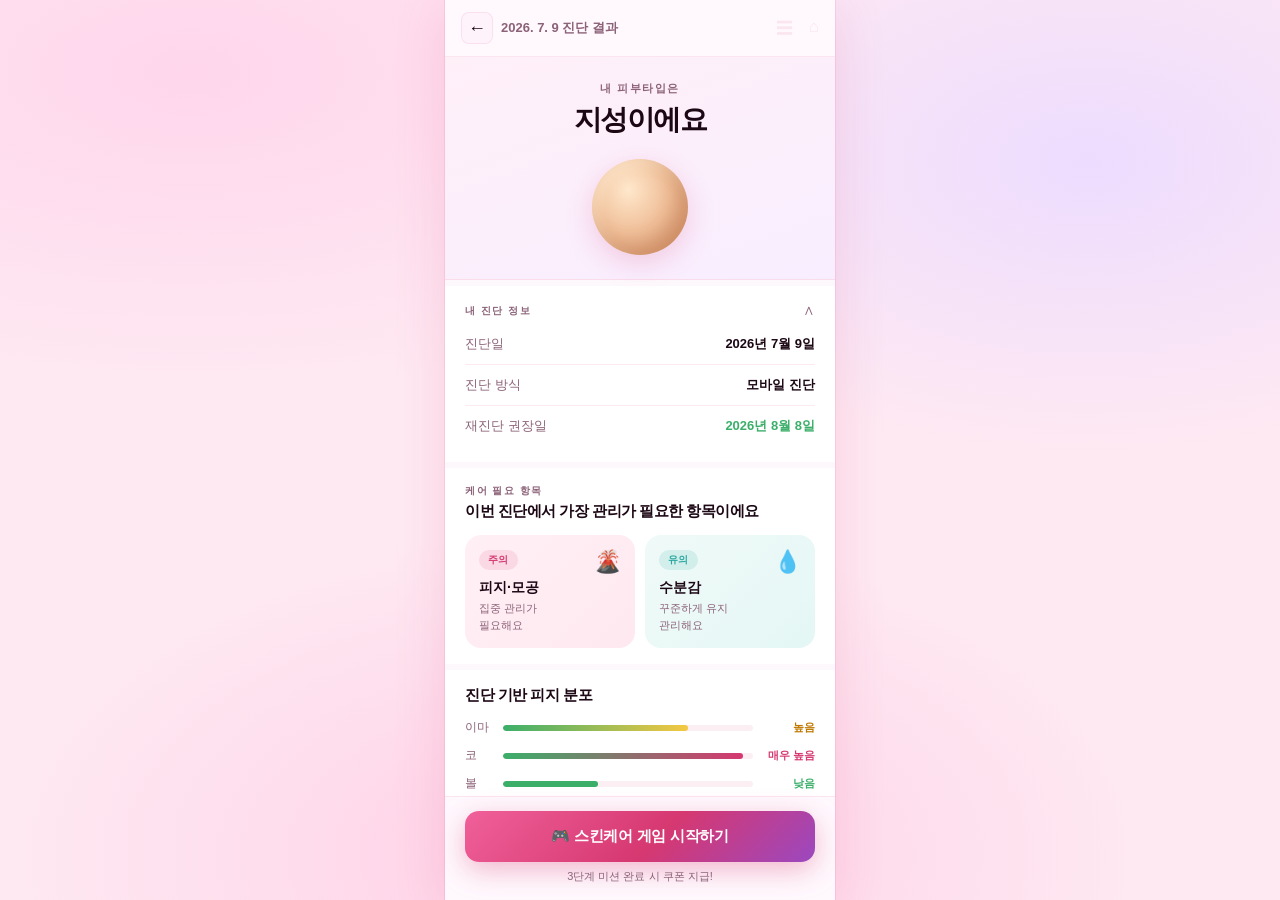
==== pore-game.html @ aa787601 "Add pore game + landing hub page - pore-game.html: full redesign with rose/plum token system, glassm" ====
<!DOCTYPE html>
<html lang="ko">
<head>
<meta charset="UTF-8">
<meta name="viewport" content="width=device-width, initial-scale=1.0, user-scalable=no">
<title>피지뽑기 — oliveyoung SkinScan</title>
<style>
/* ── Design tokens ── */
:root{
  --rose:#D63870; --rose-lt:#F0609A; --plum:#9B48C0;
  --teal:#2AA8A0; --teal-lt:#4ABFB8; --green:#3BAF6A;
  --danger:#D63870;
  --surface:rgba(255,249,254,0.93); --surface-2:rgba(255,242,250,0.72);
  --bg:#FFFFFF; --bg2:#FDF8FC;
  --text:#1C0714; --sub:#8C6278;
  --div:rgba(214,56,112,0.1); --sh:rgba(214,56,112,0.08);
  --r-lg:24px; --r-md:14px; --r-sm:10px;
}

/* ── Reset ── */
*,*::before,*::after{box-sizing:border-box;margin:0;padding:0;-webkit-tap-highlight-color:transparent;user-select:none}
body{
  font-family:'Apple SD Gothic Neo','Noto Sans KR',-apple-system,sans-serif;
  -webkit-font-smoothing:antialiased;
  background-color:#FEE9F2;
  background-image:
    radial-gradient(ellipse 80% 55% at 15% 8%, #FFD6EC 0%, transparent 65%),
    radial-gradient(ellipse 65% 55% at 85% 18%, #EDDCFF 0%, transparent 60%),
    radial-gradient(ellipse 70% 55% at 45% 95%, #FFD0E6 0%, transparent 65%);
  display:flex;justify-content:center;min-height:100vh;
}
.phone{
  width:100%;max-width:390px;
  height:100vh;height:100dvh;
  background:var(--bg);overflow:hidden;position:relative;
  box-shadow:0 0 0 1px rgba(214,56,112,0.1),0 8px 48px rgba(214,56,112,0.15);
}
.screen{display:none;flex-direction:column;height:100%}
.screen.active{display:flex}

/* ── Header ── */
.hdr{
  background:var(--surface);
  backdrop-filter:blur(18px) saturate(1.5);
  -webkit-backdrop-filter:blur(18px) saturate(1.5);
  padding:12px 16px;
  display:flex;align-items:center;gap:8px;
  border-bottom:1px solid var(--div);
  position:sticky;top:0;z-index:10;flex-shrink:0;
}
.hdr-back{
  width:32px;height:32px;display:flex;align-items:center;justify-content:center;
  cursor:pointer;color:var(--text);font-size:18px;
  border:1px solid var(--div);border-radius:8px;background:var(--surface-2);
}
.hdr-title{font-size:13px;color:var(--sub);flex:1;font-weight:600}
.hdr-icons{display:flex;gap:16px;color:var(--div);font-size:17px}

/* ── Buttons ── */
.btn{
  border:none;border-radius:var(--r-md);padding:16px 20px;
  font-size:15px;font-weight:800;cursor:pointer;width:100%;
  letter-spacing:-0.3px;transition:transform 0.12s,box-shadow 0.12s;
}
.btn:active{transform:scale(0.97) translateY(1px)}
.btn-dark{
  background:linear-gradient(135deg,var(--rose-lt) 0%,var(--rose) 55%,var(--plum) 100%);
  color:white;box-shadow:0 8px 28px rgba(214,56,112,0.35);
}
.btn-dark:active{box-shadow:0 4px 14px rgba(214,56,112,0.25)}
.btn-green{
  background:linear-gradient(135deg,#5CC87E,var(--green));
  color:white;box-shadow:0 6px 20px rgba(59,175,106,0.3);
}

.bottom-cta{
  padding:14px 20px calc(16px + env(safe-area-inset-bottom));
  background:var(--surface);backdrop-filter:blur(12px);
  border-top:1px solid var(--div);flex-shrink:0;
}
.bottom-hint{text-align:center;font-size:11px;color:var(--sub);margin-top:7px}

/* ── INTRO ── */
.intro-body{flex:1;overflow-y:auto}
.skin-hero{
  background:linear-gradient(160deg,#FFF0F8 0%,#F8EEFF 100%);
  padding:24px 20px 0;text-align:center;
  border-bottom:1px solid var(--div);
}
.skin-eyebrow{font-size:11px;color:var(--sub);margin-bottom:5px;font-weight:800;letter-spacing:1.5px;text-transform:uppercase}
.skin-name{font-size:28px;font-weight:900;color:var(--text);letter-spacing:-1.5px}
.skin-sphere-wrap{display:flex;justify-content:center;padding:20px 0 24px}
.skin-sphere{
  width:96px;height:96px;border-radius:50%;
  background:radial-gradient(ellipse at 38% 32%,#FFE8CC 0%,#F0C09A 45%,#D8906A 100%);
  box-shadow:inset -10px -10px 18px rgba(140,70,20,.22),
             inset 6px 6px 12px rgba(255,240,215,.45),
             0 8px 28px rgba(214,56,112,0.2);
}
.info-section{background:var(--bg);border-top:6px solid var(--bg2);padding:16px 20px}
.section-head{display:flex;justify-content:space-between;align-items:center;cursor:pointer;padding-bottom:4px}
.section-title{font-size:10px;font-weight:800;color:var(--sub);letter-spacing:1.5px;text-transform:uppercase}
.section-toggle{font-size:14px;color:var(--sub);transition:transform .2s}
.info-row{display:flex;justify-content:space-between;align-items:center;padding:11px 0;border-bottom:1px solid var(--div)}
.info-row:last-child{border-bottom:none}
.info-key{font-size:13px;color:var(--sub)}
.info-val{font-size:13px;font-weight:700;color:var(--text)}
.info-val.hl{color:var(--green);font-weight:800}
.care-section{background:var(--bg);border-top:6px solid var(--bg2);padding:16px 20px}
.care-eyebrow{font-size:10px;font-weight:800;color:var(--sub);letter-spacing:1.5px;text-transform:uppercase;margin-bottom:4px}
.care-main-title{font-size:15px;font-weight:800;color:var(--text);margin-bottom:14px;letter-spacing:-0.5px}
.care-grid{display:flex;gap:10px}
.care-card{flex:1;border-radius:16px;padding:14px}
.care-card.danger{background:linear-gradient(135deg,#FFF0F5,#FFE8F0)}
.care-card.mild{background:linear-gradient(135deg,#F0FAF8,#E4F7F5)}
.care-badge{display:inline-block;font-size:10px;font-weight:800;padding:3px 9px;border-radius:20px;margin-bottom:9px;letter-spacing:.3px}
.care-card.danger .care-badge{background:rgba(214,56,112,0.12);color:var(--rose)}
.care-card.mild .care-badge{background:rgba(42,168,160,0.14);color:var(--teal)}
.care-card-name{font-size:14px;font-weight:900;color:var(--text);margin-bottom:3px}
.care-card-desc{font-size:11px;color:var(--sub);line-height:1.55}
.care-card-icon{font-size:22px;float:right}
.zone-bar-row{display:flex;align-items:center;gap:10px;margin-bottom:11px}
.zone-bar-row:last-child{margin-bottom:0}
.zone-nm{font-size:12px;color:var(--sub);width:28px;flex-shrink:0}
.zone-track{flex:1;height:6px;background:rgba(214,56,112,0.08);border-radius:3px;overflow:hidden}
.zone-fill{height:100%;border-radius:3px}
.zone-lv{font-size:11px;font-weight:800;width:52px;text-align:right;flex-shrink:0}
.cta-links{background:var(--bg);border-top:6px solid var(--bg2);display:flex;flex-direction:column}
.cta-link{display:flex;align-items:center;gap:12px;padding:15px 20px;border-bottom:1px solid var(--div);cursor:pointer}
.cta-link:last-child{border-bottom:none}
.cta-icon{width:38px;height:38px;border-radius:50%;display:flex;align-items:center;justify-content:center;font-size:17px;flex-shrink:0}
.cta-icon.green{background:rgba(59,175,106,0.12)}
.cta-icon.blue{background:rgba(155,72,192,0.12)}
.cta-link-title{font-size:13px;font-weight:700;color:var(--text)}
.cta-link-sub{font-size:12px;color:var(--sub);margin-top:1px}
.cta-arr{color:rgba(214,56,112,0.3);font-size:18px;margin-left:auto}

/* ── GAME SCREEN ── */
#gameScreen{background:var(--bg2)}
.stage-bar{
  background:var(--surface);backdrop-filter:blur(12px);
  padding:9px 20px;display:flex;align-items:center;gap:12px;
  border-bottom:1px solid var(--div);flex-shrink:0;
}
.stage-steps{display:flex;gap:5px;flex:1;align-items:center}
.stage-step{
  flex:1;height:6px;border-radius:3px;
  background:rgba(214,56,112,0.1);
  transition:background .4s ease,transform .3s ease;
}
.stage-step.done{background:var(--green)}
.stage-step.active{background:var(--rose);box-shadow:0 0 8px rgba(214,56,112,0.4)}
.stage-label{font-size:11px;font-weight:800;color:var(--sub);white-space:nowrap;letter-spacing:.3px}
.game-hud{
  background:var(--surface);backdrop-filter:blur(12px);
  padding:8px 16px;display:flex;justify-content:space-between;align-items:center;
  border-bottom:1px solid var(--div);flex-shrink:0;gap:8px;
}
.hud-blk{
  text-align:center;background:var(--surface-2);
  border:1px solid var(--div);border-radius:var(--r-sm);
  padding:5px 10px;min-width:80px;
}
.hud-lbl{font-size:8px;font-weight:800;color:var(--sub);letter-spacing:2px;text-transform:uppercase;display:block;margin-bottom:1px}
.hud-val{font-size:22px;font-weight:900;color:var(--text);letter-spacing:-1px;line-height:1;font-variant-numeric:tabular-nums}
.hud-val.green{color:var(--green)}
.hud-val.red{color:var(--danger);animation:blink .4s alternate infinite}
@keyframes blink{to{opacity:.3}}
.timer-track{height:3px;background:var(--div);flex-shrink:0}
.timer-fill{height:100%;transition:width .9s linear,background .5s;background:var(--green)}
#canvasWrap{flex:1;display:flex;align-items:center;justify-content:center;padding:12px;position:relative;overflow:hidden}
#faceCanvas{touch-action:none;cursor:pointer;border-radius:20px}
.game-hint-bar{
  position:absolute;bottom:0;left:0;right:0;text-align:center;padding:8px 20px 16px;
  pointer-events:none;background:linear-gradient(transparent,rgba(253,248,252,.94));
}
#gameHint{font-size:13px;color:var(--sub);font-weight:700}

/* Stage overlays */
.stage-overlay{
  position:absolute;inset:0;
  display:flex;flex-direction:column;align-items:center;justify-content:center;
  background:rgba(255,249,254,0.97);backdrop-filter:blur(4px);
  z-index:20;gap:14px;transition:opacity .3s ease;border-radius:20px;
}
.stage-overlay.hidden{opacity:0;pointer-events:none}
.ov-icon{font-size:52px;line-height:1}
.ov-stage-num{font-size:10px;font-weight:800;color:var(--sub);letter-spacing:2px;text-transform:uppercase}
.ov-title{font-size:26px;font-weight:900;color:var(--text);letter-spacing:-1px}
.ov-desc{font-size:14px;color:var(--sub);text-align:center;padding:0 32px;line-height:1.7}
.ov-countdown{
  font-size:72px;font-weight:900;color:var(--rose);letter-spacing:-4px;
  font-variant-numeric:tabular-nums;animation:pop .9s ease-out forwards;
}
@keyframes pop{0%{transform:scale(.3);opacity:.3}40%{transform:scale(1.2)}100%{transform:scale(1);opacity:1}}
.ov-btn{
  padding:15px 44px;border-radius:30px;font-size:15px;font-weight:800;
  border:none;cursor:pointer;letter-spacing:-0.3px;transition:transform .1s;
  background:linear-gradient(135deg,var(--rose-lt),var(--rose),var(--plum));
  color:white;box-shadow:0 8px 24px rgba(214,56,112,0.32);
}
.ov-btn:active{transform:scale(.96)}
.ov-btn.green-btn{background:linear-gradient(135deg,#5CC87E,var(--green));box-shadow:0 8px 24px rgba(59,175,106,0.3)}
.ov-btn.outline{background:transparent;border:2px solid rgba(214,56,112,0.3);color:var(--rose);box-shadow:none}
.fail-msg{font-size:14px;color:var(--sub);text-align:center}

/* VFX */
.score-pop{position:fixed;pointer-events:none;z-index:99;font-size:16px;font-weight:900;color:var(--rose);animation:sfloat .85s ease-out forwards}
@keyframes sfloat{to{transform:translateY(-44px);opacity:0}}

/* ── COUPON SCREEN ── */
#couponScreen{background:linear-gradient(160deg,#FFF0F8 0%,#F8F4FF 50%,#EDF8F6 100%)}
.coupon-body{flex:1;overflow-y:auto;display:flex;flex-direction:column;align-items:center;padding:32px 24px 24px;gap:0}
.coupon-emoji{
  font-size:72px;line-height:1;margin-bottom:16px;
  animation:floatBounce 1.4s ease-in-out infinite alternate;
  filter:drop-shadow(0 4px 12px rgba(214,56,112,0.25));
}
@keyframes floatBounce{to{transform:translateY(-12px)}}
.coupon-headline{font-size:26px;font-weight:900;color:var(--text);letter-spacing:-1.5px;text-align:center;margin-bottom:6px}
.coupon-sub{font-size:14px;color:var(--sub);text-align:center;line-height:1.7;margin-bottom:28px}
.coupon-card{
  background:white;border-radius:22px;width:100%;
  box-shadow:0 12px 40px rgba(214,56,112,0.14),0 2px 8px rgba(0,0,0,0.04);
  overflow:hidden;margin-bottom:24px;
  border:1px solid rgba(255,255,255,0.8);
}
.coupon-top{
  background:linear-gradient(135deg,#1C0714 0%,#2D1030 60%,#1C1040 100%);
  padding:24px 24px 20px;position:relative;overflow:hidden;
}
.coupon-top::before{
  content:'';position:absolute;inset:0;
  background:radial-gradient(ellipse 120% 80% at 80% 20%,rgba(214,56,112,0.28) 0%,transparent 60%),
             radial-gradient(ellipse 80% 60% at 20% 80%,rgba(155,72,192,0.22) 0%,transparent 60%);
}
.coupon-brand{font-size:10px;font-weight:900;letter-spacing:3px;color:rgba(255,255,255,.5);margin-bottom:8px;position:relative}
.coupon-title{font-size:20px;font-weight:900;color:white;letter-spacing:-.5px;position:relative;line-height:1.3}
.coupon-value{font-size:13px;color:rgba(255,255,255,.6);margin-top:6px;position:relative}
.coupon-stars{position:absolute;top:12px;right:16px;font-size:36px;opacity:.12;line-height:1}
.coupon-dot-row{display:flex;margin:0 -1px;align-items:center}
.coupon-dot{width:22px;height:22px;border-radius:50%;background:#F8F4FF;flex-shrink:0}
.coupon-dash{flex:1;border-top:2px dashed rgba(214,56,112,0.15)}
.coupon-bottom{padding:18px 24px 22px}
.coupon-code-label{font-size:10px;font-weight:800;color:var(--sub);letter-spacing:1.5px;text-transform:uppercase;margin-bottom:8px}
.coupon-code{font-size:22px;font-weight:900;color:var(--rose);letter-spacing:5px;font-variant-numeric:tabular-nums}
.coupon-expiry{font-size:12px;color:var(--sub);margin-top:8px}
.score-summary{
  background:white;border-radius:16px;width:100%;padding:16px;
  display:flex;gap:0;box-shadow:0 4px 16px rgba(214,56,112,0.08);
  margin-bottom:16px;border:1px solid rgba(214,56,112,0.08);
}
.score-item{flex:1;text-align:center;border-right:1px solid var(--div)}
.score-item:last-child{border-right:none}
.score-num{font-size:24px;font-weight:900;color:var(--text);font-variant-numeric:tabular-nums;letter-spacing:-1px}
.score-lbl{font-size:11px;color:var(--sub);margin-top:3px;font-weight:700}
.product-reco{width:100%;margin-bottom:24px}
.reco-label{font-size:13px;font-weight:800;color:var(--text);margin-bottom:12px}
.product-scroll{display:flex;gap:12px;overflow-x:auto;padding-bottom:4px;scrollbar-width:none}
.product-scroll::-webkit-scrollbar{display:none}
.product-card{
  min-width:118px;flex-shrink:0;background:white;border-radius:16px;overflow:hidden;
  box-shadow:0 4px 16px rgba(214,56,112,0.09);border:1px solid rgba(214,56,112,0.07);
}
.product-thumb{
  width:118px;height:108px;
  background:linear-gradient(145deg,#FFF0F8,#F8EEFF);
  display:flex;align-items:center;justify-content:center;font-size:36px;
}
.product-body{padding:10px}
.product-brand{font-size:9px;color:var(--sub);font-weight:800;letter-spacing:1px;text-transform:uppercase}
.product-name{font-size:11px;font-weight:700;color:var(--text);margin-top:3px;line-height:1.4}
.product-price{font-size:12px;font-weight:900;color:var(--rose);margin-top:5px}
</style>

<div class="phone">

<!-- ══ INTRO SCREEN ══ -->
<div class="screen active" id="introScreen">
  <div class="hdr">
    <button class="hdr-back">←</button>
    <span class="hdr-title">2026. 7. 9 진단 결과</span>
    <div class="hdr-icons"><span>☰</span><span>⌂</span></div>
  </div>
  <div class="intro-body">
    <div class="skin-hero">
      <p class="skin-eyebrow">내 피부타입은</p>
      <p class="skin-name">지성이에요</p>
      <div class="skin-sphere-wrap"><div class="skin-sphere"></div></div>
    </div>
    <div class="info-section">
      <div class="section-head" onclick="this.nextElementSibling.style.display=this.nextElementSibling.style.display==='none'?'':'none';this.querySelector('.section-toggle').style.transform=this.nextElementSibling.style.display===''?'':'rotate(180deg)'">
        <span class="section-title">내 진단 정보</span>
        <span class="section-toggle">∧</span>
      </div>
      <div>
        <div class="info-row"><span class="info-key">진단일</span><span class="info-val">2026년 7월 9일</span></div>
        <div class="info-row"><span class="info-key">진단 방식</span><span class="info-val">모바일 진단</span></div>
        <div class="info-row"><span class="info-key">재진단 권장일</span><span class="info-val hl">2026년 8월 8일</span></div>
      </div>
    </div>
    <div class="care-section">
      <p class="care-eyebrow">케어 필요 항목</p>
      <p class="care-main-title">이번 진단에서 가장 관리가 필요한 항목이에요</p>
      <div class="care-grid">
        <div class="care-card danger"><span class="care-card-icon">🌋</span><div class="care-badge">주의</div><div class="care-card-name">피지·모공</div><div class="care-card-desc">집중 관리가<br>필요해요</div></div>
        <div class="care-card mild"><span class="care-card-icon">💧</span><div class="care-badge">유의</div><div class="care-card-name">수분감</div><div class="care-card-desc">꾸준하게 유지<br>관리해요</div></div>
      </div>
    </div>
    <div style="background:var(--bg);border-top:6px solid var(--bg2);padding:16px 20px">
      <p style="font-size:15px;font-weight:800;color:var(--text);margin-bottom:14px;letter-spacing:-.5px">진단 기반 피지 분포</p>
      <div class="zone-bar-row"><span class="zone-nm">이마</span><div class="zone-track"><div class="zone-fill" style="width:74%;background:linear-gradient(90deg,#3BAF6A,#F5C842)"></div></div><span class="zone-lv" style="color:#C07800">높음</span></div>
      <div class="zone-bar-row"><span class="zone-nm">코</span><div class="zone-track"><div class="zone-fill" style="width:96%;background:linear-gradient(90deg,#3BAF6A,#D63870)"></div></div><span class="zone-lv" style="color:#D63870">매우 높음</span></div>
      <div class="zone-bar-row"><span class="zone-nm">볼</span><div class="zone-track"><div class="zone-fill" style="width:38%;background:#3BAF6A"></div></div><span class="zone-lv" style="color:#3BAF6A">낮음</span></div>
      <div class="zone-bar-row"><span class="zone-nm">턱</span><div class="zone-track"><div class="zone-fill" style="width:55%;background:linear-gradient(90deg,#3BAF6A,#F5C842)"></div></div><span class="zone-lv" style="color:#C07800">보통</span></div>
    </div>
    <div class="cta-links">
      <div class="cta-link"><div class="cta-icon green">📲</div><div style="flex:1"><div class="cta-link-title">친구랑 같이 스킨스캔 해보기</div><div class="cta-link-sub">계절마다 달라지는 피부 타입을 공유해요</div></div><span class="cta-arr">›</span></div>
      <div class="cta-link"><div class="cta-icon blue">💬</div><div style="flex:1"><div class="cta-link-title">올리브영의 스킨스캔은 어떤가요?</div><div class="cta-link-sub">의견 보내기</div></div><span class="cta-arr">›</span></div>
    </div>
    <div style="height:10px"></div>
  </div>
  <div class="bottom-cta">
    <button class="btn btn-dark" onclick="enterGame()">🎮 스킨케어 게임 시작하기</button>
    <p class="bottom-hint">3단계 미션 완료 시 쿠폰 지급!</p>
  </div>
</div>

<!-- ══ GAME SCREEN ══ -->
<div class="screen" id="gameScreen">
  <div class="hdr">
    <button class="hdr-back" onclick="showScreen('introScreen')">←</button>
    <span class="hdr-title" id="gameHdrTitle">스테이지 1 / 3</span>
  </div>
  <div class="stage-bar">
    <div class="stage-steps">
      <div class="stage-step active" id="step1"></div>
      <div class="stage-step" id="step2"></div>
      <div class="stage-step" id="step3"></div>
    </div>
    <span class="stage-label" id="stageLabel">피지 뽑기</span>
  </div>
  <div class="game-hud">
    <div class="hud-blk"><span class="hud-lbl">SCORE</span><div class="hud-val" id="scoreDisplay">0</div></div>
    <div class="hud-blk"><span class="hud-lbl">PROGRESS</span><div class="hud-val green" id="progressDisplay">0/0</div></div>
    <div class="hud-blk"><span class="hud-lbl">TIME</span><div class="hud-val" id="timerDisplay">30</div></div>
  </div>
  <div class="timer-track"><div class="timer-fill" id="timerFill" style="width:100%"></div></div>
  <div id="canvasWrap">
    <canvas id="faceCanvas" touch-action="none"></canvas>
    <div class="game-hint-bar"><p id="gameHint"></p></div>
    <div class="stage-overlay" id="stageIntroOv">
      <div class="ov-icon" id="ovIcon"></div>
      <div class="ov-stage-num" id="ovNum"></div>
      <div class="ov-title" id="ovTitle"></div>
      <div class="ov-desc" id="ovDesc"></div>
      <button class="ov-btn" id="ovStartBtn" onclick="startCountdown()">시작하기</button>
    </div>
    <div class="stage-overlay hidden" id="countdownOv">
      <div class="ov-countdown" id="countNum">3</div>
    </div>
    <div class="stage-overlay hidden" id="stageClearOv">
      <div class="ov-icon">🎉</div>
      <div class="ov-title" id="clearTitle">스테이지 클리어!</div>
      <div class="fail-msg" id="clearScore"></div>
      <button class="ov-btn green-btn" id="clearBtn" onclick="nextStage()">다음 스테이지 →</button>
    </div>
    <div class="stage-overlay hidden" id="failOv">
      <div class="ov-icon">⏰</div>
      <div class="ov-title">시간 초과!</div>
      <div class="fail-msg">조금만 더 빠르게 해봐요</div>
      <button class="ov-btn" onclick="retryStage()">다시 도전</button>
    </div>
  </div>
</div>

<!-- ══ COUPON SCREEN ══ -->
<div class="screen" id="couponScreen">
  <div class="hdr">
    <button class="hdr-back" onclick="showScreen('introScreen')">←</button>
    <span class="hdr-title">스킨케어 완료</span>
  </div>
  <div class="coupon-body">
    <div class="coupon-emoji">🌿</div>
    <p class="coupon-headline">피부 케어 완성!</p>
    <p class="coupon-sub">3단계 스킨케어 미션을 완료했어요.<br>특별 할인 쿠폰을 드려요!</p>
    <div class="coupon-card">
      <div class="coupon-top">
        <div class="coupon-stars">✦</div>
        <div class="coupon-brand">OLIVEYOUNG</div>
        <div class="coupon-title">모공 케어 세트 20% 할인</div>
        <div class="coupon-value">스킨스캔 게임 완료 보상</div>
      </div>
      <div class="coupon-dot-row">
        <div class="coupon-dot"></div>
        <div class="coupon-dash"></div>
        <div class="coupon-dot"></div>
      </div>
      <div class="coupon-bottom">
        <div class="coupon-code-label">쿠폰 코드</div>
        <div class="coupon-code">SKIN-0710</div>
        <div class="coupon-expiry">유효기간: 2026년 8월 10일까지 · 최대 5,000원 할인</div>
      </div>
    </div>
    <div class="score-summary">
      <div class="score-item"><div class="score-num" id="finalTotalScore">0</div><div class="score-lbl">총 점수</div></div>
      <div class="score-item"><div class="score-num">3</div><div class="score-lbl">완료 스테이지</div></div>
      <div class="score-item"><div class="score-num" id="finalGrade">A</div><div class="score-lbl">등급</div></div>
    </div>
    <div class="product-reco">
      <div class="reco-label">🧴 추천 케어 제품</div>
      <div class="product-scroll">
        <div class="product-card"><div class="product-thumb">🫙</div><div class="product-body"><div class="product-brand">COSRX</div><div class="product-name">BHA 블랙헤드 파워 리퀴드</div><div class="product-price">18,000원</div></div></div>
        <div class="product-card"><div class="product-thumb">🧴</div><div class="product-body"><div class="product-brand">SOME BY MI</div><div class="product-name">AHA·BHA 30일 세럼</div><div class="product-price">16,900원</div></div></div>
        <div class="product-card"><div class="product-thumb">🌋</div><div class="product-body"><div class="product-brand">innisfree</div><div class="product-name">화산송이 모공 마스크</div><div class="product-price">4,500원</div></div></div>
        <div class="product-card"><div class="product-thumb">✨</div><div class="product-body"><div class="product-brand">Laneige</div><div class="product-name">워터뱅크 블루 히알루론 세럼</div><div class="product-price">38,000원</div></div></div>
      </div>
    </div>
    <button class="btn btn-dark" style="margin-bottom:10px">🛒 쿠폰으로 제품 구매하기</button>
    <button class="btn" style="background:var(--bg2);color:var(--text);border:1px solid var(--div)" onclick="enterGame()">🔄 다시 플레이</button>
    <div style="height:20px"></div>
  </div>
</div>

</div><!-- .phone -->

<script>
// ─── State ───
let stage=1, score=0, totalScore=0;
let timeLeft=30, timerIV=null, rafId=null;
let gameActive=false, stageScore=0;

const STAGE_CFG={
  1:{name:'피지 뽑기',icon:'🌋',desc:'T존에 몰린 피지를 모두\n꾹 눌러 뽑아봐요!',time:30,hint:'피지를 탭해서 뽑아봐요!',color:'#D63870'},
  2:{name:'세럼 바르기',icon:'💧',desc:'얼굴을 탭하거나 드래그해서\n세럼을 온 얼굴에 펴발라봐요!',time:25,hint:'탭·드래그로 세럼을 발라봐요!',color:'#2AA8A0'},
  3:{name:'진정 팩 올리기',icon:'🩹',desc:'마스크팩을 잡아서\n얼굴 위로 올려봐요!',time:20,hint:'팩을 드래그해서 얼굴에 올려봐요!',color:'#9B48C0'},
};

// ─── Canvas ───
let canvas, ctx, CW, CH;
function setupCanvas(){
  canvas=document.getElementById('faceCanvas');
  const wrap=document.getElementById('canvasWrap');
  const rect=wrap.getBoundingClientRect();
  const size=Math.min(rect.width-24,rect.height-60,310);
  CW=CH=size; canvas.width=CW; canvas.height=CH;
  canvas.style.width=CW+'px'; canvas.style.height=CH+'px';
  ctx=canvas.getContext('2d');
}

// ─── Face ───
function drawFace(clean=false,maskProgress=0){
  const sg=ctx.createRadialGradient(CW*.5,CH*.42,8,CW*.5,CH*.42,CW*.52);
  sg.addColorStop(0,clean?'#FFE8D4':'#FFCBA4');
  sg.addColorStop(1,clean?'#F5C5A0':'#F0C090');
  ctx.beginPath(); ctx.ellipse(CW*.5,CH*.44,CW*.44,CH*.46,0,0,Math.PI*2);
  ctx.fillStyle=sg; ctx.fill();
  ctx.beginPath(); ctx.ellipse(CW*.5,CH*.1,CW*.43,CH*.18,0,Math.PI,Math.PI*2);
  ctx.fillStyle='#1A1A1A'; ctx.fill();
  [[CW*.27,CH*.52,-.3],[CW*.73,CH*.52,.3]].forEach(([bx,by,r])=>{
    const bg=ctx.createRadialGradient(bx,by,0,bx,by,26);
    bg.addColorStop(0,'rgba(255,148,168,.24)'); bg.addColorStop(1,'transparent');
    ctx.fillStyle=bg; ctx.beginPath(); ctx.ellipse(bx,by,26,16,r,0,Math.PI*2); ctx.fill();
  });
  [[CW*.35,CH*.37],[CW*.65,CH*.37]].forEach(([ex,ey])=>{
    ctx.beginPath(); ctx.ellipse(ex,ey,12,7.5,0,0,Math.PI*2); ctx.fillStyle='white'; ctx.fill();
    ctx.beginPath(); ctx.ellipse(ex,ey,7,7.5,0,0,Math.PI*2); ctx.fillStyle='#1A1A1A'; ctx.fill();
    ctx.beginPath(); ctx.ellipse(ex+3,ey-2,2,2.5,0,0,Math.PI*2); ctx.fillStyle='white'; ctx.fill();
  });
  ctx.beginPath(); ctx.moveTo(CW*.39,CH*.67);
  ctx.quadraticCurveTo(CW*.5,clean?CH*.76:CH*.71,CW*.61,CH*.67);
  ctx.lineWidth=2; ctx.strokeStyle='rgba(180,80,80,.7)'; ctx.stroke();
  const hl=ctx.createRadialGradient(CW*.36,CH*.26,0,CW*.36,CH*.26,38);
  hl.addColorStop(0,`rgba(255,255,255,${clean?.65:.22})`); hl.addColorStop(1,'transparent');
  ctx.fillStyle=hl; ctx.beginPath(); ctx.ellipse(CW*.36,CH*.26,30,20,-.4,0,Math.PI*2); ctx.fill();
  if(maskProgress>0){
    ctx.save();
    ctx.beginPath(); ctx.ellipse(CW*.5,CH*.44,CW*.44,CH*.46,0,0,Math.PI*2); ctx.clip();
    ctx.fillStyle=`rgba(240,248,255,${Math.min(maskProgress*.7,.65)})`;
    ctx.fillRect(0,0,CW,CH); ctx.restore();
  }
  if(clean){
    ctx.font='12px serif'; ctx.fillStyle='rgba(0,0,0,.5)';
    ctx.fillText('✨',CW*.08,CH*.28); ctx.fillText('✨',CW*.8,CH*.2);
  }
}

// ─── Stage 1: Pore extraction ───
let pores=[];
const ZONES_2D=[
  {cx:.50,cy:.26,rx:.20,ry:.10,n:8,sz:[5,11]},
  {cx:.50,cy:.46,rx:.08,ry:.08,n:5,sz:[6,11]},
  {cx:.50,cy:.57,rx:.10,ry:.09,n:8,sz:[7,13]},
  {cx:.50,cy:.70,rx:.08,ry:.05,n:3,sz:[5,9]},
  {cx:.28,cy:.52,rx:.09,ry:.08,n:3,sz:[3,6]},
  {cx:.72,cy:.52,rx:.09,ry:.08,n:3,sz:[3,6]},
  {cx:.50,cy:.80,rx:.13,ry:.05,n:4,sz:[4,8]},
];
function buildPores(){
  pores=[];
  const cols=['#F5C842','#F0B830','#FAD060','#E8B010','#F2CA55'];
  ZONES_2D.forEach(z=>{
    for(let i=0;i<z.n;i++){
      const a=Math.random()*Math.PI*2,rr=Math.sqrt(Math.random());
      pores.push({x:z.cx*CW+Math.cos(a)*z.rx*CW*rr,y:z.cy*CH+Math.sin(a)*z.ry*CH*rr,
        r:z.sz[0]+Math.random()*(z.sz[1]-z.sz[0]),color:cols[~~(Math.random()*cols.length)],
        popped:false,extracting:false,extractStart:0,phase:Math.random()*Math.PI*2});
    }
  });
}
function drawPore(p){
  if(p.popped) return;
  if(p.extracting){ drawExtraction(p); return; }
  const pulse=1+Math.sin(Date.now()*.004+p.phase)*.12,r=p.r*pulse;
  const glow=ctx.createRadialGradient(p.x,p.y,0,p.x,p.y,r*2.5);
  glow.addColorStop(0,'rgba(245,200,66,.2)'); glow.addColorStop(1,'transparent');
  ctx.fillStyle=glow; ctx.beginPath(); ctx.arc(p.x,p.y,r*2.5,0,Math.PI*2); ctx.fill();
  ctx.beginPath(); ctx.arc(p.x,p.y,r*1.1,0,Math.PI*2); ctx.fillStyle='rgba(80,45,12,.4)'; ctx.fill();
  const sg=ctx.createRadialGradient(p.x-r*.2,p.y-r*.2,0,p.x,p.y,r);
  sg.addColorStop(0,'#FFF9C4'); sg.addColorStop(.5,p.color); sg.addColorStop(1,'#B87820');
  ctx.fillStyle=sg; ctx.beginPath(); ctx.arc(p.x,p.y,r,0,Math.PI*2); ctx.fill();
}
function drawExtraction(p){
  const el=Date.now()-p.extractStart;
  if(el<320){
    const t=el/320,ease=t<.5?2*t*t:-1+(4-2*t)*t;
    const plugH=p.r*3*ease,plugW=p.r*.7,sy=p.y-p.r;
    const pg=ctx.createLinearGradient(p.x-plugW,sy-plugH,p.x+plugW,sy);
    pg.addColorStop(0,'#FFF9C4'); pg.addColorStop(.4,'#E8C090'); pg.addColorStop(1,'#C8956A');
    ctx.fillStyle=pg; ctx.beginPath();
    ctx.moveTo(p.x-plugW,sy); ctx.lineTo(p.x-plugW*.6,sy-plugH);
    ctx.quadraticCurveTo(p.x,sy-plugH-p.r*.5,p.x+plugW*.6,sy-plugH);
    ctx.lineTo(p.x+plugW,sy); ctx.closePath(); ctx.fill();
    ctx.beginPath(); ctx.arc(p.x,p.y,p.r*.5,0,Math.PI*2); ctx.fillStyle='rgba(100,55,20,.4)'; ctx.fill();
  } else if(el<700){
    const t=(el-320)/380,dropY=p.y-p.r-p.r*3-t*p.r*5;
    ctx.globalAlpha=1-t;
    const pg=ctx.createLinearGradient(p.x-p.r*.7,dropY-p.r*3,p.x+p.r*.7,dropY);
    pg.addColorStop(0,'#FFF9C4'); pg.addColorStop(.5,'#E8C090'); pg.addColorStop(1,'#C8956A');
    ctx.fillStyle=pg; ctx.beginPath();
    ctx.moveTo(p.x-p.r*.7,dropY); ctx.lineTo(p.x-p.r*.42,dropY-p.r*3);
    ctx.quadraticCurveTo(p.x,dropY-p.r*3.5,p.x+p.r*.42,dropY-p.r*3);
    ctx.lineTo(p.x+p.r*.7,dropY); ctx.closePath(); ctx.fill();
    ctx.globalAlpha=1;
    ctx.beginPath(); ctx.arc(p.x,p.y,p.r*.45,0,Math.PI*2); ctx.fillStyle='rgba(100,55,20,.3)'; ctx.fill();
  } else { p.extracting=false; p.popped=true; }
}
function tapPore(x,y){
  for(const p of pores){
    if(p.popped||p.extracting) continue;
    if(Math.hypot(x-p.x,y-p.y)>p.r*2.5) continue;
    p.extracting=true; p.extractStart=Date.now();
    addScore(Math.ceil(p.r/3));
    if(navigator.vibrate) navigator.vibrate(22);
    setTimeout(()=>{ checkStage1Clear(); },750);
    break;
  }
}
function checkStage1Clear(){ if(pores.every(p=>p.popped)) stageClear(); }

// ─── Stage 2: Serum spread ───
let serumCvs,serumCtx2,serumRipples=[],serumCoverage=0,coverFrame=0,lastDragT=0;
function buildSerum(){
  serumCvs=document.createElement('canvas');
  serumCvs.width=CW; serumCvs.height=CH;
  serumCtx2=serumCvs.getContext('2d');
  serumRipples=[]; serumCoverage=0; coverFrame=0; lastDragT=0;
}
function spawnSerumAt(x,y,isDrag){
  const fcx=CW*.5,fcy=CH*.44,frx=CW*.44,fry=CH*.46;
  if(((x-fcx)/frx)**2+((y-fcy)/fry)**2>1) return false;
  const maxR=isDrag?CW*.28:CW*.42,dur=isDrag?900:1300;
  serumRipples.push({x,y,prevR:0,maxR,start:Date.now(),duration:dur});
  if(!isDrag){ addScore(4); if(navigator.vibrate) navigator.vibrate(15); }
  return true;
}
function tapSerum(x,y){ spawnSerumAt(x,y,false); }
function onMoveInput(e){
  if(!gameActive) return; e.preventDefault();
  const {x,y}=getPos(e);
  if(stage===2){
    const now=Date.now();
    if(now-lastDragT<70) return;
    lastDragT=now; spawnSerumAt(x,y,true);
  } else if(stage===3){ moveMaskTo(x,y); }
}
function onEndInput(e){ if(!gameActive) return; if(stage===3) releaseMask(); }
function updateSerumCvs(){
  serumRipples.forEach(r=>{
    const t=Math.min((Date.now()-r.start)/r.duration,1);
    const ease=t<.5?2*t*t:-1+(4-2*t)*t;
    const newR=r.maxR*ease;
    if(newR>r.prevR+1){
      const g=serumCtx2.createRadialGradient(r.x,r.y,newR*.1,r.x,r.y,newR);
      g.addColorStop(0,'rgba(120,205,248,0.92)');
      g.addColorStop(.7,'rgba(100,195,245,0.8)');
      g.addColorStop(1,'rgba(80,180,240,0)');
      serumCtx2.fillStyle=g;
      serumCtx2.beginPath(); serumCtx2.arc(r.x,r.y,newR,0,Math.PI*2); serumCtx2.fill();
      r.prevR=newR;
    }
  });
  serumRipples=serumRipples.filter(r=>Date.now()-r.start<r.duration+80);
}
function drawSerumRipples(){
  serumRipples.forEach(r=>{
    const t=Math.min((Date.now()-r.start)/r.duration,1);
    const ease=t<.5?2*t*t:-1+(4-2*t)*t;
    const rad=r.maxR*ease,alpha=Math.max(0,(1-t)*.7);
    if(alpha<0.01) return;
    ctx.beginPath(); ctx.arc(r.x,r.y,rad,0,Math.PI*2);
    ctx.strokeStyle=`rgba(40,170,230,${alpha})`;
    ctx.lineWidth=2.5; ctx.stroke();
    if(t<0.25&&rad<40){
      const g2=ctx.createRadialGradient(r.x,r.y,0,r.x,r.y,22);
      g2.addColorStop(0,`rgba(210,245,255,${(1-t/.25)*.6})`);
      g2.addColorStop(1,'transparent');
      ctx.fillStyle=g2; ctx.beginPath(); ctx.arc(r.x,r.y,22,0,Math.PI*2); ctx.fill();
    }
  });
}
function measureSerumCoverage(){
  const fcx=CW*.5,fcy=CH*.44,frx=CW*.42,fry=CH*.44;
  const d=serumCtx2.getImageData(0,0,CW,CH).data;
  let total=0,covered=0;
  for(let y=0;y<CH;y+=4) for(let x=0;x<CW;x+=4){
    if(((x-fcx)/frx)**2+((y-fcy)/fry)**2<=1){ total++; if(d[(y*CW+x)*4+3]>25) covered++; }
  }
  return total>0?covered/total:0;
}

// ─── Stage 3: Mask drag-and-place ───
let maskLayer=null,maskState='idle',maskPos=null,maskBaseY=0;
let maskDragActive=false,maskPlaceStart=0,maskPlaceFrom=null;
function buildPack(){
  maskState='idle'; maskDragActive=false;
  maskBaseY=CH*.90; maskPos={x:CW/2,y:maskBaseY};
  maskPlaceFrom=null; createMaskLayer();
}
function createMaskLayer(){
  maskLayer=document.createElement('canvas');
  maskLayer.width=CW; maskLayer.height=CH;
  const mc=maskLayer.getContext('2d');
  const cx=CW/2,cy=CH/2,mw=CW*.82,mh=CH*.55,r=14;
  const mg=mc.createLinearGradient(0,cy-mh/2,0,cy+mh/2);
  mg.addColorStop(0,'#F2F8FF'); mg.addColorStop(1,'#E4EFFF');
  mc.fillStyle=mg;
  mc.beginPath();
  mc.moveTo(cx-mw/2+r,cy-mh/2); mc.lineTo(cx+mw/2-r,cy-mh/2);
  mc.quadraticCurveTo(cx+mw/2,cy-mh/2,cx+mw/2,cy-mh/2+r);
  mc.lineTo(cx+mw/2,cy+mh/2-r);
  mc.quadraticCurveTo(cx+mw/2,cy+mh/2,cx+mw/2-r,cy+mh/2);
  mc.lineTo(cx-mw/2+r,cy+mh/2);
  mc.quadraticCurveTo(cx-mw/2,cy+mh/2,cx-mw/2,cy+mh/2-r);
  mc.lineTo(cx-mw/2,cy-mh/2+r);
  mc.quadraticCurveTo(cx-mw/2,cy-mh/2,cx-mw/2+r,cy-mh/2);
  mc.closePath(); mc.fill();
  mc.strokeStyle='rgba(140,195,240,.5)'; mc.lineWidth=1.5; mc.stroke();
  mc.strokeStyle='rgba(170,210,245,.35)'; mc.lineWidth=1;
  [.33,.66].forEach(t=>{
    mc.beginPath(); mc.moveTo(cx-mw/2+r,cy-mh/2+mh*t); mc.lineTo(cx+mw/2-r,cy-mh/2+mh*t); mc.stroke();
  });
  mc.globalCompositeOperation='destination-out';
  const eox=mw*.20,eoy=mh*.07,ew=mw*.125,eh=mh*.11;
  mc.beginPath(); mc.ellipse(cx-eox,cy-eoy,ew,eh,0,0,Math.PI*2); mc.fill();
  mc.beginPath(); mc.ellipse(cx+eox,cy-eoy,ew,eh,0,0,Math.PI*2); mc.fill();
  mc.beginPath(); mc.ellipse(cx,cy+mh*.22,mw*.07,mh*.065,0,0,Math.PI*2); mc.fill();
}
function renderMaskAt(px,py,alpha,scale=1){
  if(!maskLayer) return;
  ctx.save(); ctx.globalAlpha=alpha;
  ctx.translate(px,py); ctx.scale(scale,scale); ctx.translate(-px,-py);
  ctx.drawImage(maskLayer,px-CW/2,py-CH/2); ctx.restore();
}
function startMaskDrag(x,y){
  if(maskState==='placed'||maskState==='landing') return;
  maskDragActive=true; maskState='dragging'; maskPos={x,y};
}
function moveMaskTo(x,y){ if(maskDragActive) maskPos={x,y}; }
function releaseMask(){
  if(!maskDragActive) return;
  maskDragActive=false;
  const fcx=CW*.5,fcy=CH*.44;
  const dist=Math.hypot(maskPos.x-fcx,maskPos.y-fcy);
  maskPlaceFrom={...maskPos}; maskPlaceStart=Date.now();
  maskState=dist<CW*.4?'landing':'returning';
}
function tapPack(x,y){ startMaskDrag(x,y); }

// ─── Render loop ───
function renderFrame(){
  if(!gameActive){ rafId=null; return; }
  ctx.clearRect(0,0,CW,CH);
  if(stage===1){
    drawFace(false,0); pores.forEach(drawPore);
  } else if(stage===2){
    drawFace(true,0);
    updateSerumCvs();
    ctx.save();
    ctx.beginPath(); ctx.ellipse(CW*.5,CH*.44,CW*.44,CH*.46,0,0,Math.PI*2); ctx.clip();
    ctx.globalAlpha=.6; ctx.drawImage(serumCvs,0,0); ctx.globalAlpha=1;
    drawSerumRipples(); ctx.restore();
    coverFrame++;
    if(coverFrame%8===0){
      serumCoverage=measureSerumCoverage();
      const pct=Math.round(serumCoverage*100);
      document.getElementById('progressDisplay').textContent=pct+'%';
      if(serumCoverage>=0.85&&gameActive) stageClear();
    }
  } else if(stage===3){
    const fcx=CW*.5,fcy=CH*.44;
    if(maskState==='placed'){
      drawFace(true,.65); renderMaskAt(fcx,fcy,.70);
      const t=(Date.now()-maskPlaceStart)/900;
      ['#FFE082','#80DEEA','#CE93D8','#A5D6A7','#FFAB91'].forEach((c,i)=>{
        const a=t*2.5+i*Math.PI*.4,rad=26+i*7;
        ctx.fillStyle=c; ctx.globalAlpha=Math.max(0,1-t*.6);
        ctx.beginPath(); ctx.arc(fcx+Math.cos(a)*rad,fcy+Math.sin(a)*rad,4,0,Math.PI*2); ctx.fill();
        ctx.globalAlpha=1;
      });
    } else if(maskState==='landing'){
      const t=Math.min((Date.now()-maskPlaceStart)/650,1);
      const ease=t<.5?2*t*t:-1+(4-2*t)*t;
      const px=maskPlaceFrom.x+(fcx-maskPlaceFrom.x)*ease;
      const py=maskPlaceFrom.y+(fcy-maskPlaceFrom.y)*ease;
      const bounce=t>.72?Math.sin((t-.72)/.28*Math.PI)*.06:0;
      drawFace(true,ease*.55); renderMaskAt(px,py,.58+ease*.14,1+bounce);
      if(t>=1){
        maskState='placed'; maskPlaceStart=Date.now();
        if(navigator.vibrate) navigator.vibrate([20,10,20,10,30]);
        setTimeout(stageClear,1300);
      }
    } else if(maskState==='returning'){
      const t=Math.min((Date.now()-maskPlaceStart)/400,1);
      const ease=t<.5?2*t*t:-1+(4-2*t)*t;
      const px=maskPlaceFrom.x+(CW/2-maskPlaceFrom.x)*ease;
      const py=maskPlaceFrom.y+(maskBaseY-maskPlaceFrom.y)*ease;
      drawFace(true,0); renderMaskAt(px,py,.82);
      if(t>=1){ maskState='idle'; maskPos={x:CW/2,y:maskBaseY}; }
    } else {
      drawFace(true,0);
      renderMaskAt(maskPos.x,maskPos.y,maskState==='dragging'?.72:.84);
      if(maskState==='idle'){
        const ay=maskPos.y-CW*.40;
        const a=.45+Math.sin(Date.now()*.004)*.35;
        const bob=Math.sin(Date.now()*.004)*6;
        ctx.save(); ctx.globalAlpha=a; ctx.strokeStyle='#9B48C0'; ctx.lineWidth=2.5; ctx.lineCap='round';
        ctx.beginPath(); ctx.moveTo(CW/2,ay+bob+14); ctx.lineTo(CW/2,ay+bob-4); ctx.stroke();
        ctx.beginPath(); ctx.moveTo(CW/2-8,ay+bob+4); ctx.lineTo(CW/2,ay+bob-8); ctx.lineTo(CW/2+8,ay+bob+4); ctx.stroke();
        ctx.restore();
      }
    }
  }
  rafId=requestAnimationFrame(renderFrame);
}

// ─── Input ───
function getPos(e){
  const rect=canvas.getBoundingClientRect(),scale=CW/rect.width;
  const src=e.touches?e.touches[0]:e;
  return {x:(src.clientX-rect.left)*scale,y:(src.clientY-rect.top)*scale};
}
function onTap(e){
  if(!gameActive) return; e.preventDefault();
  const {x,y}=getPos(e);
  if(stage===1) tapPore(x,y);
  else if(stage===2) tapSerum(x,y);
  else if(stage===3) tapPack(x,y);
  if(stage!==2) showScorePop(e.touches?e.touches[0].clientX:e.clientX,e.touches?e.touches[0].clientY:e.clientY);
}

// ─── Score / HUD ───
function addScore(pts){ stageScore+=pts; score+=pts; document.getElementById('scoreDisplay').textContent=score; }
function showScorePop(cx,cy){
  const el=document.createElement('div'); el.className='score-pop';
  el.style.cssText=`left:${cx-18}px;top:${cy-24}px`; el.textContent='+점수';
  document.body.appendChild(el); setTimeout(()=>el.remove(),900);
}
function updateHUD(){
  document.getElementById('timerDisplay').textContent=timeLeft;
  document.getElementById('timerDisplay').className='hud-val'+(timeLeft<=8?' red':'');
  const pct=(timeLeft/STAGE_CFG[stage].time)*100;
  const fill=document.getElementById('timerFill');
  fill.style.width=pct+'%';
  fill.style.background=pct>60?'#3BAF6A':pct>30?'#F5A623':'#D63870';
  if(stage===2) return;
  if(stage===3){
    document.getElementById('progressDisplay').textContent=
      maskState==='placed'?'완성!':maskState==='landing'?'적용중':'드래그';
    return;
  }
  let done=0,total=0;
  if(stage===1){ total=pores.length; done=pores.filter(p=>p.popped).length; }
  document.getElementById('progressDisplay').textContent=`${done}/${total}`;
}

// ─── Stage flow ───
function showStageIntro(){
  const cfg=STAGE_CFG[stage];
  document.getElementById('gameHdrTitle').textContent=`스테이지 ${stage} / 3`;
  document.getElementById('stageLabel').textContent=cfg.name;
  document.getElementById('gameHint').textContent=cfg.hint;
  [1,2,3].forEach(i=>{
    const s=document.getElementById('step'+i);
    s.className='stage-step'+(i<stage?' done':i===stage?' active':'');
  });
  document.getElementById('ovIcon').textContent=cfg.icon;
  document.getElementById('ovNum').textContent=`STAGE ${stage} OF 3`;
  document.getElementById('ovTitle').textContent=cfg.name;
  document.getElementById('ovDesc').textContent=cfg.desc;
  showOv('stageIntroOv');
}
function showOv(id){
  ['stageIntroOv','countdownOv','stageClearOv','failOv'].forEach(x=>{
    document.getElementById(x).classList.toggle('hidden',x!==id);
  });
}
function hideAllOv(){
  ['stageIntroOv','countdownOv','stageClearOv','failOv'].forEach(x=>document.getElementById(x).classList.add('hidden'));
}
function startCountdown(){
  showOv('countdownOv');
  let n=3;
  const el=document.getElementById('countNum');
  el.textContent=n;
  const iv=setInterval(()=>{
    n--;
    if(n===0){ clearInterval(iv); beginStagePlay(); return; }
    el.style.animation='none'; el.offsetHeight; el.style.animation='';
    el.textContent=n;
  },900);
}
function beginStagePlay(){
  hideAllOv(); gameActive=true; stageScore=0;
  timeLeft=STAGE_CFG[stage].time; updateHUD(); renderFrame();
  timerIV=setInterval(()=>{ timeLeft--; updateHUD(); if(timeLeft<=0) stageFail(); },1000);
}
function stageClear(){
  if(!gameActive) return;
  gameActive=false; clearInterval(timerIV);
  if(rafId){ cancelAnimationFrame(rafId); rafId=null; }
  const bonus=Math.ceil(timeLeft*3);
  addScore(bonus);
  const isFinal=(stage===3);
  document.getElementById('clearTitle').textContent=isFinal?'🎉 모든 케어 완료!':'스테이지 클리어!';
  document.getElementById('clearScore').textContent=`+${bonus}점 시간 보너스 획득!`;
  document.getElementById('clearBtn').textContent=isFinal?'쿠폰 받기 →':'다음 스테이지 →';
  document.getElementById('clearBtn').onclick=isFinal?showCoupon:nextStage;
  showOv('stageClearOv');
}
function stageFail(){
  if(!gameActive) return;
  gameActive=false; clearInterval(timerIV);
  if(rafId){ cancelAnimationFrame(rafId); rafId=null; }
  showOv('failOv');
}
function nextStage(){ stage=Math.min(stage+1,3); initStageAssets(); showStageIntro(); }
function retryStage(){ initStageAssets(); showStageIntro(); }
function initStageAssets(){
  ctx&&ctx.clearRect(0,0,CW,CH);
  if(stage===1) buildPores();
  else if(stage===2){ buildSerum(); document.getElementById('progressDisplay').textContent='0%'; }
  else if(stage===3){ buildPack(); document.getElementById('progressDisplay').textContent='드래그'; }
  if(ctx){
    if(stage===1) drawFace(false,0);
    else if(stage===2) drawFace(true,0);
    else drawFace(true,.3);
  }
}

// ─── Entry ───
function enterGame(){
  stage=1; score=0; totalScore=0;
  showScreen('gameScreen');
  requestAnimationFrame(()=>{
    setupCanvas(); initStageAssets();
    canvas.addEventListener('click',onTap);
    canvas.addEventListener('touchstart',onTap,{passive:false});
    canvas.addEventListener('touchmove',onMoveInput,{passive:false});
    canvas.addEventListener('touchend',onEndInput,{passive:false});
    canvas.addEventListener('mousemove',e=>{if(e.buttons>0)onMoveInput(e);});
    canvas.addEventListener('mouseup',onEndInput);
    showStageIntro();
  });
}
function showCoupon(){
  totalScore=score;
  const g=score>=300?'S':score>=200?'A':score>=120?'B':'C';
  document.getElementById('finalTotalScore').textContent=totalScore;
  document.getElementById('finalGrade').textContent=g;
  showScreen('couponScreen');
}
function showScreen(id){
  document.querySelectorAll('.screen').forEach(s=>s.classList.remove('active'));
  document.getElementById(id).classList.add('active');
  if(id!=='gameScreen'){ gameActive=false; clearInterval(timerIV); if(rafId){cancelAnimationFrame(rafId);rafId=null;} }
}
</script>
</html>
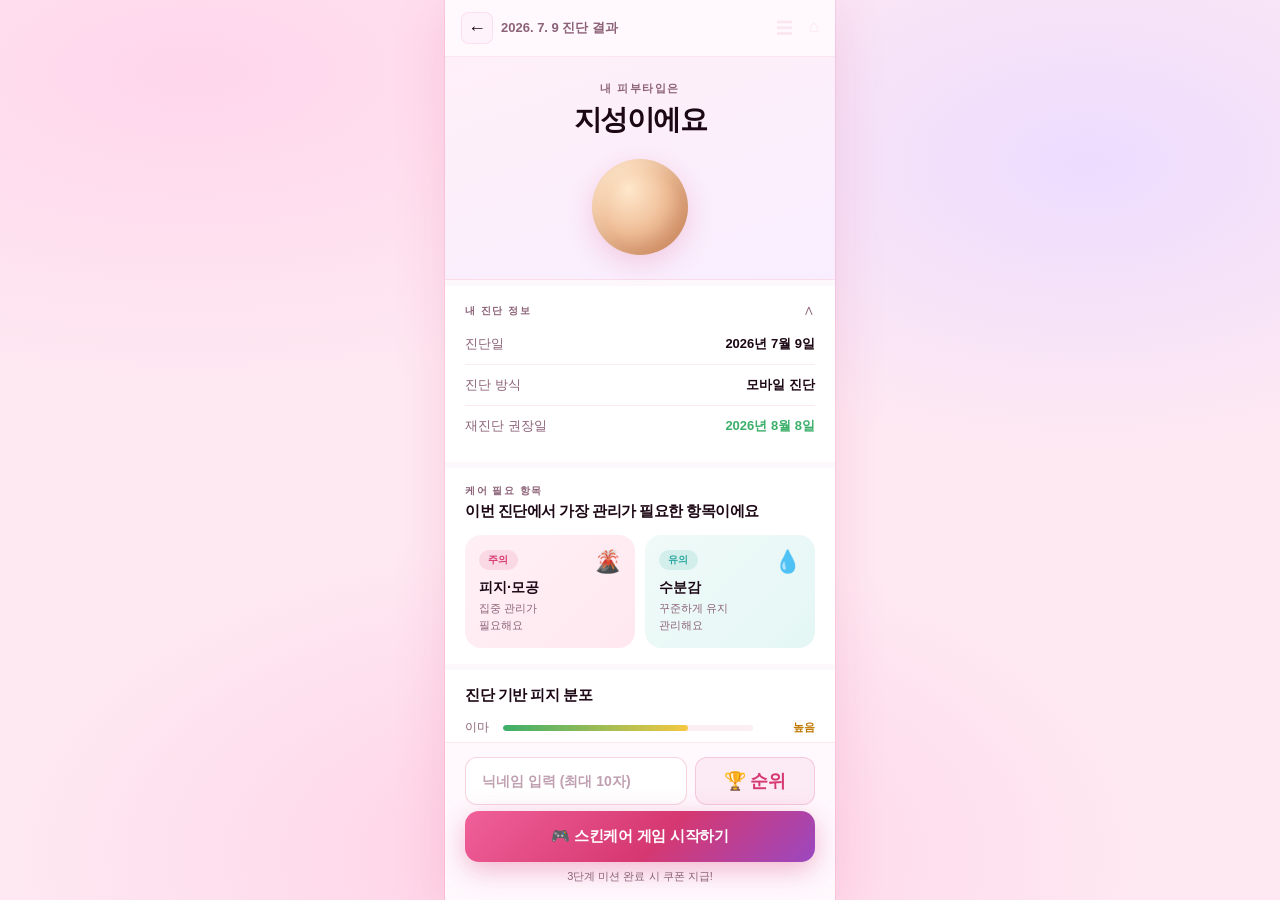
==== commit 9eabb0e1: "feat(pore-game): add combo system, leaderboard, stars, and stage stats - Nickname input on intro scr" ====
--- a/pore-game.html
+++ b/pore-game.html
@@ -187,7 +187,7 @@
 .ov-icon{font-size:52px;line-height:1}
 .ov-stage-num{font-size:10px;font-weight:800;color:var(--sub);letter-spacing:2px;text-transform:uppercase}
 .ov-title{font-size:26px;font-weight:900;color:var(--text);letter-spacing:-1px}
-.ov-desc{font-size:14px;color:var(--sub);text-align:center;padding:0 32px;line-height:1.7}
+.ov-desc{font-size:14px;color:var(--sub);text-align:center;padding:0 32px;line-height:1.7;white-space:pre-line}
 .ov-countdown{
   font-size:72px;font-weight:900;color:var(--rose);letter-spacing:-4px;
   font-variant-numeric:tabular-nums;animation:pop .9s ease-out forwards;
@@ -206,7 +206,58 @@
 
 /* VFX */
 .score-pop{position:fixed;pointer-events:none;z-index:99;font-size:16px;font-weight:900;color:var(--rose);animation:sfloat .85s ease-out forwards}
-@keyframes sfloat{to{transform:translateY(-44px);opacity:0}}
+@keyframes sfloat{to{transform:translateY(-54px);opacity:0}}
+.combo-pop{position:fixed;pointer-events:none;z-index:100;font-size:13px;font-weight:900;color:white;background:var(--rose);padding:5px 14px;border-radius:20px;box-shadow:0 4px 16px rgba(214,56,112,0.4);animation:sfloat .9s ease-out forwards;white-space:nowrap}
+
+/* Result stars */
+.result-stars{display:flex;gap:8px;margin-bottom:12px}
+.rstar{font-size:36px;line-height:1;filter:drop-shadow(0 2px 8px rgba(200,150,0,.45));opacity:0;transform:scale(0) rotate(-20deg);transition:opacity .35s,transform .35s cubic-bezier(0.2,1.6,.5,1)}
+.rstar.show{opacity:1;transform:scale(1) rotate(0)}
+
+/* New record banner */
+.new-record-banner{background:linear-gradient(135deg,#FFD700,#FFA020);color:white;font-size:13px;font-weight:900;padding:8px 24px;border-radius:20px;letter-spacing:.3px;margin-bottom:14px;display:none;box-shadow:0 4px 16px rgba(255,180,0,.35);animation:pop .5s cubic-bezier(0.2,1.6,.5,1)}
+
+/* Stage breakdown */
+.stage-breakdown{background:white;border-radius:14px;width:100%;padding:14px 18px;margin-bottom:14px;box-shadow:0 4px 16px rgba(214,56,112,0.07);border:1px solid rgba(214,56,112,0.08)}
+.breakdown-title{font-size:10px;font-weight:800;color:var(--sub);letter-spacing:1.5px;text-transform:uppercase;margin-bottom:10px}
+.breakdown-row{display:flex;justify-content:space-between;align-items:center;padding:7px 0;border-bottom:1px solid var(--div)}
+.breakdown-row:last-child{border-bottom:none}
+.breakdown-stage{font-size:12px;color:var(--sub);font-weight:700}
+.breakdown-time{font-size:12px;font-weight:800;color:var(--text);font-variant-numeric:tabular-nums}
+.breakdown-pts{font-size:12px;color:var(--rose);font-weight:900}
+
+/* Best score bar on intro */
+.best-bar{display:none;align-items:center;justify-content:center;gap:8px;background:linear-gradient(135deg,#FFF8E0,#FFF2C0);border:1px solid rgba(200,160,0,0.18);border-radius:20px;padding:8px 20px;margin-bottom:10px}
+.best-bar-label{font-size:11px;font-weight:800;color:#A07808;letter-spacing:.5px}
+.best-bar-val{font-size:18px;font-weight:900;color:#6E4400;font-variant-numeric:tabular-nums}
+
+/* Nickname input */
+.nick-row{display:flex;gap:8px;width:100%;margin-bottom:6px}
+.nick-input{flex:1;border:1.5px solid rgba(214,56,112,0.22);border-radius:12px;padding:11px 16px;font-size:14px;font-weight:700;color:var(--text);background:white;outline:none;font-family:inherit}
+.nick-input:focus{border-color:var(--rose);box-shadow:0 0 0 3px rgba(214,56,112,0.12)}
+.nick-input::placeholder{color:#C0A0B0;font-weight:600}
+
+/* Leaderboard overlay */
+.lb-overlay{position:fixed;inset:0;z-index:200;background:rgba(28,7,20,0.55);backdrop-filter:blur(8px);-webkit-backdrop-filter:blur(8px);display:flex;align-items:flex-end;justify-content:center;opacity:0;pointer-events:none;transition:opacity .3s}
+.lb-overlay.open{opacity:1;pointer-events:all}
+.lb-sheet{background:white;border-radius:24px 24px 0 0;width:100%;max-width:480px;padding:0 0 env(safe-area-inset-bottom,16px);max-height:85vh;display:flex;flex-direction:column;transform:translateY(100%);transition:transform .35s cubic-bezier(0.2,1,.5,1)}
+.lb-overlay.open .lb-sheet{transform:translateY(0)}
+.lb-handle{width:40px;height:4px;background:rgba(0,0,0,0.12);border-radius:2px;margin:12px auto 0}
+.lb-hdr{display:flex;align-items:center;justify-content:space-between;padding:16px 22px 12px}
+.lb-title{font-size:18px;font-weight:900;color:var(--text);letter-spacing:-1px}
+.lb-close{font-size:22px;color:var(--sub);cursor:pointer;line-height:1;padding:4px}
+.lb-list{flex:1;overflow-y:auto;padding:0 18px 20px}
+.lb-empty{text-align:center;color:var(--sub);font-size:14px;font-weight:600;padding:32px 0}
+.lb-entry{display:flex;align-items:center;gap:12px;padding:12px 8px;border-bottom:1px solid var(--div)}
+.lb-entry:last-child{border-bottom:none}
+.lb-rank{font-size:18px;font-weight:900;color:var(--sub);min-width:28px;text-align:center;font-variant-numeric:tabular-nums}
+.lb-rank.gold{color:#D4A200}.lb-rank.silver{color:#8A9AA8}.lb-rank.bronze{color:#A0642A}
+.lb-medal{font-size:18px;min-width:28px;text-align:center}
+.lb-name{flex:1;font-size:14px;font-weight:800;color:var(--text)}
+.lb-you{font-size:10px;font-weight:800;color:var(--rose);background:rgba(214,56,112,0.1);border-radius:10px;padding:2px 7px;margin-left:4px}
+.lb-score{font-size:17px;font-weight:900;color:var(--rose);font-variant-numeric:tabular-nums;letter-spacing:-0.5px}
+.lb-date{font-size:10px;color:var(--sub);text-align:right;margin-top:2px}
+.lb-grade{font-size:11px;font-weight:800;color:white;background:var(--rose);border-radius:8px;padding:2px 7px}
 
 /* ── COUPON SCREEN ── */
 #couponScreen{background:linear-gradient(160deg,#FFF0F8 0%,#F8F4FF 50%,#EDF8F6 100%)}
@@ -321,6 +372,15 @@
     <div style="height:10px"></div>
   </div>
   <div class="bottom-cta">
+    <div class="nick-row">
+      <input class="nick-input" id="nickInput" type="text" maxlength="10" placeholder="닉네임 입력 (최대 10자)" autocomplete="off">
+      <button class="btn" style="padding:11px 14px;font-size:18px;background:rgba(214,56,112,0.07);color:var(--rose);border:1.5px solid rgba(214,56,112,0.2);border-radius:12px;white-space:nowrap" onclick="showLeaderboard()">🏆 순위</button>
+    </div>
+    <div class="best-bar" id="bestBar">
+      <span class="best-bar-label">🏅 최고 기록</span>
+      <span class="best-bar-val" id="introBest">0</span>
+      <span class="best-bar-label">점</span>
+    </div>
     <button class="btn btn-dark" onclick="enterGame()">🎮 스킨케어 게임 시작하기</button>
     <p class="bottom-hint">3단계 미션 완료 시 쿠폰 지급!</p>
   </div>
@@ -368,8 +428,8 @@
     <div class="stage-overlay hidden" id="failOv">
       <div class="ov-icon">⏰</div>
       <div class="ov-title">시간 초과!</div>
-      <div class="fail-msg">조금만 더 빠르게 해봐요</div>
-      <button class="ov-btn" onclick="retryStage()">다시 도전</button>
+      <div class="fail-msg" id="failMsg">조금만 더 빠르게 해봐요</div>
+      <button class="ov-btn" onclick="retryStage()">🔄 다시 도전</button>
     </div>
   </div>
 </div>
@@ -382,7 +442,13 @@
   </div>
   <div class="coupon-body">
     <div class="coupon-emoji">🌿</div>
-    <p class="coupon-headline">피부 케어 완성!</p>
+    <div class="result-stars">
+      <span class="rstar" id="rstar1">⭐</span>
+      <span class="rstar" id="rstar2">⭐</span>
+      <span class="rstar" id="rstar3">⭐</span>
+    </div>
+    <div class="new-record-banner" id="newRecordBanner">🏆 신기록 달성!</div>
+    <p class="coupon-headline" id="couponHeadline">피부 케어 완성!</p>
     <p class="coupon-sub">3단계 스킨케어 미션을 완료했어요.<br>특별 할인 쿠폰을 드려요!</p>
     <div class="coupon-card">
       <div class="coupon-top">
@@ -402,9 +468,10 @@
         <div class="coupon-expiry">유효기간: 2026년 8월 10일까지 · 최대 5,000원 할인</div>
       </div>
     </div>
+    <div class="stage-breakdown" id="stageBreakdown"></div>
     <div class="score-summary">
       <div class="score-item"><div class="score-num" id="finalTotalScore">0</div><div class="score-lbl">총 점수</div></div>
-      <div class="score-item"><div class="score-num">3</div><div class="score-lbl">완료 스테이지</div></div>
+      <div class="score-item"><div class="score-num" id="bestDisplay">0</div><div class="score-lbl">최고 기록</div></div>
       <div class="score-item"><div class="score-num" id="finalGrade">A</div><div class="score-lbl">등급</div></div>
     </div>
     <div class="product-reco">
@@ -422,6 +489,20 @@
   </div>
 </div>
 
+<!-- ══ LEADERBOARD OVERLAY ══ -->
+<div class="lb-overlay" id="lbOverlay" onclick="if(event.target===this)closeLeaderboard()">
+  <div class="lb-sheet">
+    <div class="lb-handle"></div>
+    <div class="lb-hdr">
+      <span class="lb-title">🏆 명예의 전당</span>
+      <span class="lb-close" onclick="closeLeaderboard()">✕</span>
+    </div>
+    <div class="lb-list" id="lbList">
+      <div class="lb-empty">아직 기록이 없어요.<br>게임을 플레이해보세요!</div>
+    </div>
+  </div>
+</div>
+
 </div><!-- .phone -->
 
 <script>
@@ -429,11 +510,16 @@
 let stage=1, score=0, totalScore=0;
 let timeLeft=30, timerIV=null, rafId=null;
 let gameActive=false, stageScore=0;
+let playerName='';
+let bestScore=parseInt(localStorage.getItem('poreBest')||'0');
+let leaderboard=JSON.parse(localStorage.getItem('poreLB')||'[]');
+let lastTapTime=0, comboCount=0;
+let stageTimes={}, stageStartTime=0, stagePts={};
 
 const STAGE_CFG={
   1:{name:'피지 뽑기',icon:'🌋',desc:'T존에 몰린 피지를 모두\n꾹 눌러 뽑아봐요!',time:30,hint:'피지를 탭해서 뽑아봐요!',color:'#D63870'},
-  2:{name:'세럼 바르기',icon:'💧',desc:'얼굴을 탭하거나 드래그해서\n세럼을 온 얼굴에 펴발라봐요!',time:25,hint:'탭·드래그로 세럼을 발라봐요!',color:'#2AA8A0'},
-  3:{name:'진정 팩 올리기',icon:'🩹',desc:'마스크팩을 잡아서\n얼굴 위로 올려봐요!',time:20,hint:'팩을 드래그해서 얼굴에 올려봐요!',color:'#9B48C0'},
+  2:{name:'세럼 바르기',icon:'💧',desc:'모공을 조여주는 세럼을 발라줘요!\n탭하거나 드래그해서 얼굴 전체에 꼼꼼히 펴바르세요',time:25,hint:'탭·드래그로 세럼을 발라봐요!',color:'#2AA8A0'},
+  3:{name:'진정 팩 올리기',icon:'🩹',desc:'피부에 자극이 많이 생겼네요!\n진정팩을 잡아 얼굴 위에 올려주세요',time:20,hint:'팩을 드래그해서 얼굴에 올려봐요!',color:'#9B48C0'},
 };
 
 // ─── Canvas ───
@@ -545,16 +631,33 @@
     ctx.beginPath(); ctx.arc(p.x,p.y,p.r*.45,0,Math.PI*2); ctx.fillStyle='rgba(100,55,20,.3)'; ctx.fill();
   } else { p.extracting=false; p.popped=true; }
 }
+function getCombo(){
+  const now=Date.now();
+  if(now-lastTapTime<1400) comboCount=Math.min(comboCount+1,5);
+  else comboCount=1;
+  lastTapTime=now;
+  return comboCount;
+}
+function showComboPop(cx,cy,mult){
+  if(mult<2) return;
+  const labels={2:'COMBO ×2 🔥',3:'COMBO ×3 💥',4:'COMBO ×4 ⚡',5:'MAX ×5 ✨'};
+  const el=document.createElement('div'); el.className='combo-pop';
+  el.style.cssText=`left:${cx-60}px;top:${cy-58}px`; el.textContent=labels[mult];
+  document.body.appendChild(el); setTimeout(()=>el.remove(),900);
+}
 function tapPore(x,y){
   for(const p of pores){
     if(p.popped||p.extracting) continue;
     if(Math.hypot(x-p.x,y-p.y)>p.r*2.5) continue;
     p.extracting=true; p.extractStart=Date.now();
-    addScore(Math.ceil(p.r/3));
+    const mult=getCombo();
+    const pts=Math.ceil(p.r/3)*mult;
+    addScore(pts);
     if(navigator.vibrate) navigator.vibrate(22);
     setTimeout(()=>{ checkStage1Clear(); },750);
-    break;
+    return {pts,mult};
   }
+  return null;
 }
 function checkStage1Clear(){ if(pores.every(p=>p.popped)) stageClear(); }
 
@@ -569,7 +672,7 @@
 function spawnSerumAt(x,y,isDrag){
   const fcx=CW*.5,fcy=CH*.44,frx=CW*.44,fry=CH*.46;
   if(((x-fcx)/frx)**2+((y-fcy)/fry)**2>1) return false;
-  const maxR=isDrag?CW*.28:CW*.42,dur=isDrag?900:1300;
+  const maxR=isDrag?CW*.13:CW*.18,dur=isDrag?900:1300;
   serumRipples.push({x,y,prevR:0,maxR,start:Date.now(),duration:dur});
   if(!isDrag){ addScore(4); if(navigator.vibrate) navigator.vibrate(15); }
   return true;
@@ -706,6 +809,19 @@
       const pct=Math.round(serumCoverage*100);
       document.getElementById('progressDisplay').textContent=pct+'%';
       if(serumCoverage>=0.85&&gameActive) stageClear();
+    }
+    if(serumCoverage>0){
+      const rx=CW*.88,ry=CW*.13,r=CW*.058;
+      ctx.save();
+      ctx.beginPath(); ctx.arc(rx,ry,r,0,Math.PI*2);
+      ctx.strokeStyle='rgba(42,168,160,0.15)'; ctx.lineWidth=4; ctx.stroke();
+      ctx.beginPath(); ctx.arc(rx,ry,r,-Math.PI/2,-Math.PI/2+serumCoverage*Math.PI*2);
+      ctx.strokeStyle='#2AA8A0'; ctx.lineWidth=4; ctx.lineCap='round'; ctx.stroke();
+      ctx.font=`bold ${Math.round(CW*.04)}px system-ui`;
+      ctx.textAlign='center'; ctx.textBaseline='middle';
+      ctx.fillStyle='#2AA8A0';
+      ctx.fillText(Math.round(serumCoverage*100)+'%',rx,ry);
+      ctx.restore();
     }
   } else if(stage===3){
     const fcx=CW*.5,fcy=CH*.44;
@@ -763,17 +879,21 @@
 function onTap(e){
   if(!gameActive) return; e.preventDefault();
   const {x,y}=getPos(e);
-  if(stage===1) tapPore(x,y);
-  else if(stage===2) tapSerum(x,y);
-  else if(stage===3) tapPack(x,y);
-  if(stage!==2) showScorePop(e.touches?e.touches[0].clientX:e.clientX,e.touches?e.touches[0].clientY:e.clientY);
+  const scx=e.touches?e.touches[0].clientX:e.clientX;
+  const scy=e.touches?e.touches[0].clientY:e.clientY;
+  if(stage===1){
+    const res=tapPore(x,y);
+    if(res){ showScorePop(scx,scy,res.pts); showComboPop(scx,scy,res.mult); }
+  } else if(stage===2){ tapSerum(x,y);
+  } else if(stage===3){ tapPack(x,y); }
 }
 
 // ─── Score / HUD ───
 function addScore(pts){ stageScore+=pts; score+=pts; document.getElementById('scoreDisplay').textContent=score; }
-function showScorePop(cx,cy){
+function showScorePop(cx,cy,pts){
+  if(!pts) return;
   const el=document.createElement('div'); el.className='score-pop';
-  el.style.cssText=`left:${cx-18}px;top:${cy-24}px`; el.textContent='+점수';
+  el.style.cssText=`left:${cx-22}px;top:${cy-28}px`; el.textContent='+'+pts;
   document.body.appendChild(el); setTimeout(()=>el.remove(),900);
 }
 function updateHUD(){
@@ -832,6 +952,7 @@
 }
 function beginStagePlay(){
   hideAllOv(); gameActive=true; stageScore=0;
+  stageStartTime=Date.now(); comboCount=0; lastTapTime=0;
   timeLeft=STAGE_CFG[stage].time; updateHUD(); renderFrame();
   timerIV=setInterval(()=>{ timeLeft--; updateHUD(); if(timeLeft<=0) stageFail(); },1000);
 }
@@ -841,6 +962,8 @@
   if(rafId){ cancelAnimationFrame(rafId); rafId=null; }
   const bonus=Math.ceil(timeLeft*3);
   addScore(bonus);
+  stageTimes[stage]=Math.round((Date.now()-stageStartTime)/1000);
+  stagePts[stage]=(stageScore)+bonus;
   const isFinal=(stage===3);
   document.getElementById('clearTitle').textContent=isFinal?'🎉 모든 케어 완료!':'스테이지 클리어!';
   document.getElementById('clearScore').textContent=`+${bonus}점 시간 보너스 획득!`;
@@ -852,6 +975,10 @@
   if(!gameActive) return;
   gameActive=false; clearInterval(timerIV);
   if(rafId){ cancelAnimationFrame(rafId); rafId=null; }
+  let msg='조금만 더 빠르게 해봐요 💪';
+  if(stage===1){ const left=pores.filter(p=>!p.popped).length; msg=`피지 ${left}개 남았어요! 더 빠르게!`; }
+  else if(stage===2){ const pct=Math.round(serumCoverage*100); msg=`${pct}% 발랐어요! 85%까지 채워봐요`; }
+  document.getElementById('failMsg').textContent=msg;
   showOv('failOv');
 }
 function nextStage(){ stage=Math.min(stage+1,3); initStageAssets(); showStageIntro(); }
@@ -868,9 +995,36 @@
   }
 }
 
+// ─── Leaderboard ───
+function showLeaderboard(){
+  const medals=['🥇','🥈','🥉'];
+  const rankColors=['gold','silver','bronze'];
+  const curName=playerName||'익명';
+  if(!leaderboard.length){
+    document.getElementById('lbList').innerHTML='<div class="lb-empty">아직 기록이 없어요.<br>게임을 플레이해보세요! 🎮</div>';
+  } else {
+    document.getElementById('lbList').innerHTML=leaderboard.slice(0,10).map((e,i)=>`
+      <div class="lb-entry">
+        <span class="lb-medal">${i<3?medals[i]:''}</span>
+        <span class="lb-rank${i<3?' '+rankColors[i]:''}">${i<3?'':i+1}</span>
+        <span class="lb-name">${e.name}${e.name===curName?'<span class="lb-you">나</span>':''}</span>
+        <div style="text-align:right">
+          <div style="display:flex;align-items:center;gap:6px">
+            <span class="lb-grade">${e.grade}</span>
+            <span class="lb-score">${e.score}점</span>
+          </div>
+          <div class="lb-date">${e.date}</div>
+        </div>
+      </div>`).join('');
+  }
+  document.getElementById('lbOverlay').classList.add('open');
+}
+function closeLeaderboard(){ document.getElementById('lbOverlay').classList.remove('open'); }
+
 // ─── Entry ───
 function enterGame(){
-  stage=1; score=0; totalScore=0;
+  playerName=(document.getElementById('nickInput').value.trim()||'익명').slice(0,10);
+  stage=1; score=0; totalScore=0; stageTimes={}; stagePts={}; comboCount=0; lastTapTime=0;
   showScreen('gameScreen');
   requestAnimationFrame(()=>{
     setupCanvas(); initStageAssets();
@@ -885,15 +1039,66 @@
 }
 function showCoupon(){
   totalScore=score;
-  const g=score>=300?'S':score>=200?'A':score>=120?'B':'C';
+  const isNew=totalScore>bestScore;
+  if(isNew){ bestScore=totalScore; localStorage.setItem('poreBest',bestScore); }
+  const g=score>=450?'S':score>=300?'A':score>=180?'B':'C';
+  const stars=score>=450?3:score>=280?2:1;
   document.getElementById('finalTotalScore').textContent=totalScore;
   document.getElementById('finalGrade').textContent=g;
+  document.getElementById('bestDisplay').textContent=bestScore;
+  // Stars
+  ['rstar1','rstar2','rstar3'].forEach((id,i)=>{
+    const el=document.getElementById(id);
+    el.classList.remove('show'); el.textContent=i<stars?'⭐':'☆';
+    setTimeout(()=>el.classList.add('show'),320+i*160);
+  });
+  // New record banner
+  document.getElementById('newRecordBanner').style.display=isNew?'block':'none';
+  // Headline
+  const hl={3:'완벽한 케어! 🏆',2:'훌륭한 케어! ✨',1:'케어 완성!'};
+  document.getElementById('couponHeadline').textContent=hl[stars];
+  // Stage breakdown
+  const names={1:'🌋 피지 뽑기',2:'💧 세럼 바르기',3:'🩹 진정 팩'};
+  const rows=[1,2,3].map(s=>`<div class="breakdown-row">
+    <span class="breakdown-stage">${names[s]}</span>
+    <span class="breakdown-time">${stageTimes[s]||'--'}초</span>
+    <span class="breakdown-pts">+${stagePts[s]||0}pt</span>
+  </div>`).join('');
+  document.getElementById('stageBreakdown').innerHTML=`<div class="breakdown-title">스테이지별 기록</div>${rows}`;
+  // Save to leaderboard
+  const name=playerName||'익명';
+  const entry={name,score:totalScore,grade:g,date:new Date().toLocaleDateString('ko-KR',{month:'short',day:'numeric'})};
+  leaderboard.push(entry);
+  leaderboard.sort((a,b)=>b.score-a.score);
+  leaderboard=leaderboard.slice(0,20);
+  localStorage.setItem('poreLB',JSON.stringify(leaderboard));
   showScreen('couponScreen');
 }
 function showScreen(id){
   document.querySelectorAll('.screen').forEach(s=>s.classList.remove('active'));
   document.getElementById(id).classList.add('active');
   if(id!=='gameScreen'){ gameActive=false; clearInterval(timerIV); if(rafId){cancelAnimationFrame(rafId);rafId=null;} }
-}
+  if(id==='introScreen'){
+    const b=parseInt(localStorage.getItem('poreBest')||'0');
+    bestScore=b;
+    const bar=document.getElementById('bestBar');
+    if(b>0){ bar.style.display='flex'; document.getElementById('introBest').textContent=b; }
+    else { bar.style.display='none'; }
+    const savedNick=localStorage.getItem('poreNick')||'';
+    document.getElementById('nickInput').value=savedNick;
+  }
+}
+// save nick on blur
+document.addEventListener('DOMContentLoaded',()=>{
+  document.getElementById('nickInput').addEventListener('blur',()=>{
+    const v=document.getElementById('nickInput').value.trim();
+    if(v) localStorage.setItem('poreNick',v);
+  });
+  // show best score on first load if any
+  const b=parseInt(localStorage.getItem('poreBest')||'0');
+  if(b>0){ document.getElementById('bestBar').style.display='flex'; document.getElementById('introBest').textContent=b; }
+  const savedNick=localStorage.getItem('poreNick')||'';
+  if(savedNick) document.getElementById('nickInput').value=savedNick;
+});
 </script>
 </html>
